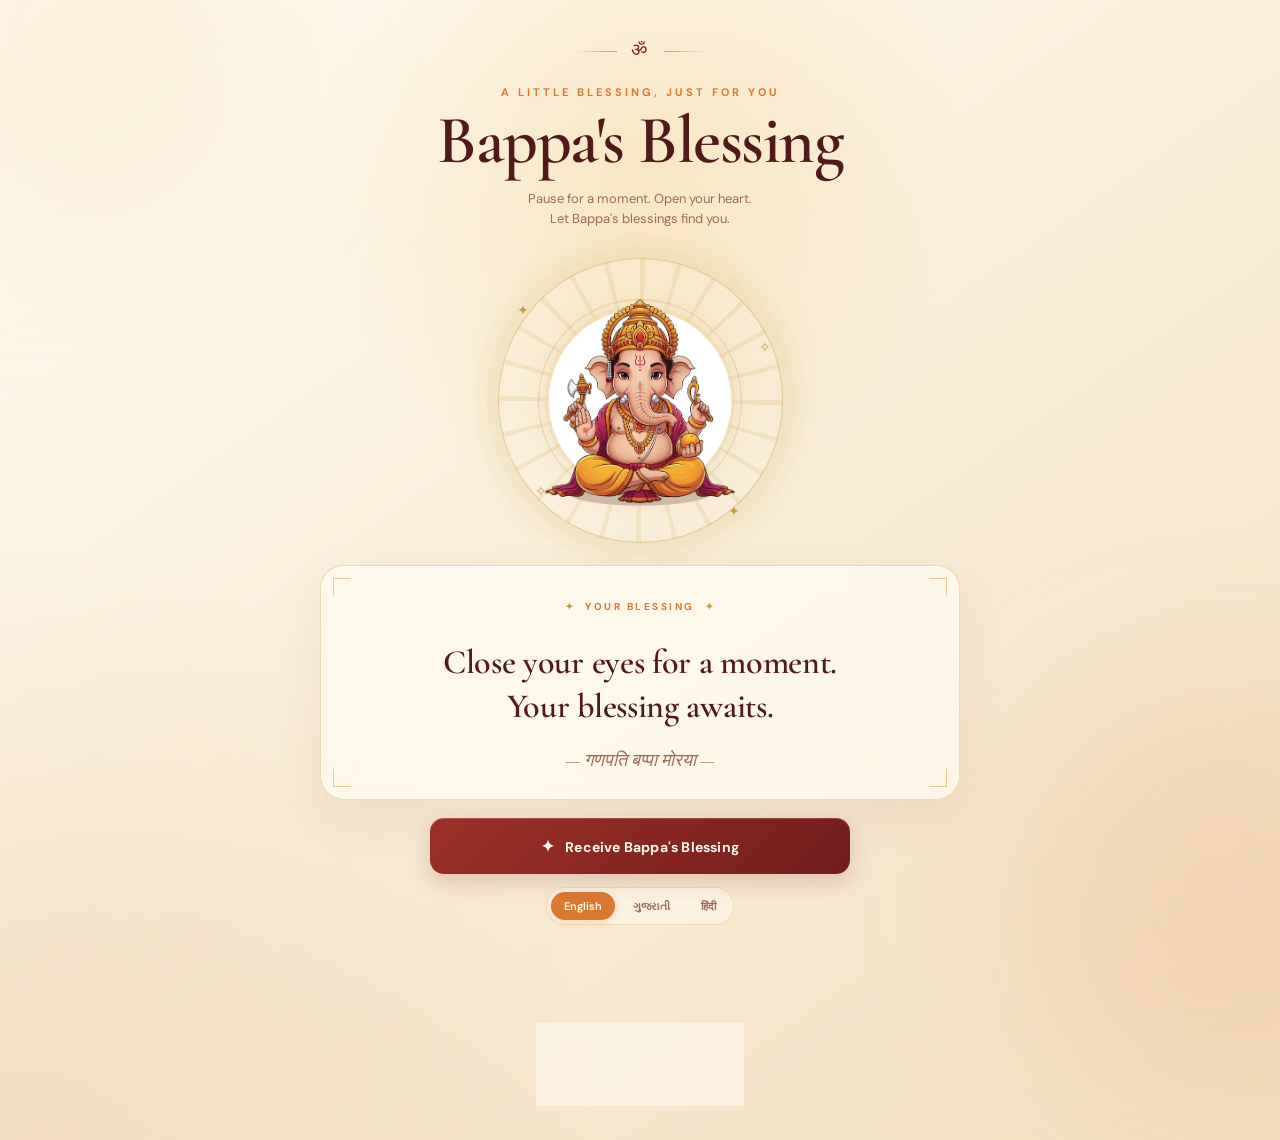
==== index.html @ 857eaa7f "first commit" ====
<!DOCTYPE html>
<html lang="en">
<head>
  <meta charset="UTF-8" />
  <meta name="viewport" content="width=device-width, initial-scale=1.0" />
  <meta name="theme-color" content="#8f271f" />
  <meta name="description" content="Receive a little blessing from Bappa." />

  <title>Bappa's Blessing | गणपति बप्पा मोरया</title>

  <link rel="preconnect" href="https://fonts.googleapis.com">
  <link rel="preconnect" href="https://fonts.gstatic.com" crossorigin>
  <link href="https://fonts.googleapis.com/css2?family=Cormorant+Garamond:wght@500;600;700&family=DM+Sans:wght@400;500;600;700&family=Noto+Sans+Devanagari:wght@400;500;600&family=Noto+Sans+Gujarati:wght@400;500;600&display=swap" rel="stylesheet">

  <link rel="stylesheet" href="style/style.css">
</head>

<body>

  <div class="ambient-glow glow-one"></div>
  <div class="ambient-glow glow-two"></div>
  <div class="particles" id="particles"></div>

  <main class="page">

    <div class="top-ornament">
      <span class="om">ॐ</span>
    </div>

    <header class="header">
      <p class="eyebrow">A Little Blessing, Just For You</p>
      <h1>Bappa's Blessing</h1>
      <p class="subtitle">
        Pause for a moment. Open your heart.<br>
        Let Bappa's blessings find you.
      </p>
    </header>

    <section class="ganpati-stage" aria-label="Decorative Ganpati illustration">
      <div class="mandala"></div>
      <div class="mandala-center"></div>

      <span class="stage-spark spark-one">✦</span>
      <span class="stage-spark spark-two">✧</span>
      <span class="stage-spark spark-three">✧</span>
      <span class="stage-spark spark-four">✦</span>

      <div class="ganpati">
        <img class="ganpati-img" src="style/images/bappa-img.png" alt="Ganpati Bappa" />
      </div>
    </section>

    <section class="blessing-card" aria-live="polite">
      <span class="card-corner corner-tl"></span>
      <span class="card-corner corner-tr"></span>
      <span class="card-corner corner-bl"></span>
      <span class="card-corner corner-br"></span>

      <div class="card-label">Your Blessing</div>

      <div class="blessing-text" id="blessingText">
        Close your eyes for a moment.<br>
        Your blessing awaits.
      </div>

      <div class="blessing-signature" id="blessingSignature">
        — गणपति बप्पा मोरया —
      </div>
    </section>

    <section class="controls">

      <button class="blessing-button" id="blessingButton">
        <span class="button-icon">✦</span>
        <span id="buttonText">Receive Bappa's Blessing</span>
      </button>

      <div class="language-switcher" aria-label="Select language">
        <button class="lang-btn active" data-lang="en">English</button>
        <button class="lang-btn" data-lang="gu">ગુજરાતી</button>
        <button class="lang-btn" data-lang="hi">हिंदी</button>
      </div>

    </section>

    <footer class="footer">
      <div class="footer-mantra">गणपति बप्पा मोरया</div>
      <div class="footer-note">May your days be filled with grace</div>

      <div class="brand">
        <span class="brand-label">Crafted with devotion by</span>
        <img class="brand-logo" src="style/images/logo-dark.png" alt="Pavans Group logo" />
      </div>
    </footer>

  </main>

  <script src="js/script.js"></script>

</body>
</html>
---- style/style.css ----
:root {
  --ivory: #fff9ed;
  --cream: #f8ecd5;
  --saffron: #d97932;
  --maroon: #7e241e;
  --deep-maroon: #511a1a;
  --gold: #c99a42;
  --light-gold: #e8c878;
  --text: #5b2922;
  --muted: #9b6d54;
  --white-glass: rgba(255, 252, 243, 0.72);
  --border-glass: rgba(201, 154, 66, 0.35);
}

* {
  box-sizing: border-box;
}

html {
  scroll-behavior: smooth;
}

body {
  margin: 0;
  min-height: 100svh;
  overflow-x: hidden;
  color: var(--text);
  font-family: "DM Sans", sans-serif;
  background:
    radial-gradient(circle at 50% 15%, rgba(242, 192, 94, 0.22), transparent 28%),
    radial-gradient(circle at 0% 100%, rgba(217, 121, 50, 0.12), transparent 35%),
    linear-gradient(145deg, #fffaf0 0%, #f8ecd5 52%, #f4dfc0 100%);
  position: relative;
}

/* ---------- Ambient background ---------- */

.ambient-glow {
  position: fixed;
  width: 420px;
  height: 420px;
  border-radius: 50%;
  background: rgba(232, 200, 120, 0.14);
  filter: blur(80px);
  pointer-events: none;
  z-index: 0;
}

.glow-one {
  top: -180px;
  left: -150px;
}

.glow-two {
  bottom: -200px;
  right: -150px;
  background: rgba(217, 121, 50, 0.12);
}

.particles {
  position: fixed;
  inset: 0;
  overflow: hidden;
  pointer-events: none;
  z-index: 1;
}

.particle {
  position: absolute;
  width: 4px;
  height: 4px;
  border-radius: 50%;
  background: var(--gold);
  opacity: 0;
  animation: floatParticle linear infinite;
}

@keyframes floatParticle {
  0% {
    transform: translateY(20px) scale(0.5);
    opacity: 0;
  }
  15% {
    opacity: 0.55;
  }
  80% {
    opacity: 0.25;
  }
  100% {
    transform: translateY(-100vh) scale(1);
    opacity: 0;
  }
}

/* ---------- Main layout ---------- */

.page {
  position: relative;
  z-index: 2;
  width: 100%;
  max-width: 680px;
  min-height: 100svh;
  margin: 0 auto;
  padding: 28px 20px 24px;
  display: flex;
  flex-direction: column;
  align-items: center;
}

.top-ornament {
  display: flex;
  align-items: center;
  justify-content: center;
  gap: 14px;
  color: var(--gold);
  font-size: 14px;
  letter-spacing: 3px;
  animation: fadeDown 1s ease both;
}

.top-ornament::before,
.top-ornament::after {
  content: "";
  width: 42px;
  height: 1px;
  background: linear-gradient(
    90deg,
    transparent,
    var(--gold)
  );
}

.top-ornament::after {
  background: linear-gradient(
    90deg,
    var(--gold),
    transparent
  );
}

.om {
  font-family: "Noto Sans Devanagari", sans-serif;
  font-size: 18px;
  color: var(--maroon);
}

.header {
  text-align: center;
  margin-top: 22px;
  animation: fadeUp 0.9s 0.1s ease both;
}

.eyebrow {
  margin: 0 0 10px;
  color: var(--saffron);
  font-size: 11px;
  font-weight: 700;
  letter-spacing: 3px;
  text-transform: uppercase;
}

h1 {
  margin: 0;
  color: var(--deep-maroon);
  font-family: "Cormorant Garamond", serif;
  font-size: clamp(42px, 11vw, 68px);
  font-weight: 600;
  line-height: 0.95;
  letter-spacing: -1.5px;
}

.subtitle {
  margin: 15px auto 0;
  color: var(--muted);
  font-size: 13px;
  line-height: 1.6;
  max-width: 280px;
}

/* ---------- Ganpati visual ---------- */

.ganpati-stage {
  position: relative;
  width: min(72vw, 285px);
  height: min(72vw, 285px);
  margin: 22px auto 8px;
  display: flex;
  align-items: center;
  justify-content: center;
  animation: fadeUp 1s 0.2s ease both;
}

.mandala {
  position: absolute;
  inset: 0;
  border-radius: 50%;
  border: 1px solid rgba(201, 154, 66, 0.4);
  background:
    repeating-conic-gradient(
      from 0deg,
      rgba(201, 154, 66, 0.13) 0deg 2deg,
      transparent 2deg 15deg
    );
  box-shadow:
    0 0 0 12px rgba(201, 154, 66, 0.035),
    0 0 0 24px rgba(201, 154, 66, 0.025),
    0 0 50px rgba(201, 154, 66, 0.16);
  animation: rotateMandala 70s linear infinite;
}

.mandala::before,
.mandala::after {
  content: "";
  position: absolute;
  inset: 14%;
  border: 1px solid rgba(201, 154, 66, 0.32);
  border-radius: 50%;
}

.mandala::after {
  inset: 27%;
  border-style: dashed;
  animation: rotateMandalaReverse 35s linear infinite;
}

.mandala-center {
  position: absolute;
  width: 67%;
  height: 67%;
  border-radius: 50%;
  background:
    radial-gradient(
      circle at 50% 40%,
      rgba(255, 255, 255, 0.9),
      rgba(247, 222, 174, 0.5) 45%,
      rgba(201, 154, 66, 0.1) 75%
    );
  box-shadow:
    inset 0 0 35px rgba(201, 154, 66, 0.12),
    0 0 30px rgba(201, 154, 66, 0.12);
}

/* Ganpati illustration (image) */
.ganpati {
  position: relative;
  z-index: 2;
  width: 68%;
  height: 78%;
  animation: gentleFloat 4s ease-in-out infinite;
}

.ganpati-img {
  width: 100%;
  height: 100%;
  object-fit: cover;
}

.stage-spark {
  position: absolute;
  color: var(--gold);
  font-size: 14px;
  animation: sparkle 2.5s ease-in-out infinite;
}

.spark-one {
  top: 15%;
  left: 7%;
}

.spark-two {
  top: 28%;
  right: 4%;
  animation-delay: 0.8s;
}

.spark-three {
  bottom: 15%;
  left: 13%;
  animation-delay: 1.3s;
}

.spark-four {
  bottom: 8%;
  right: 15%;
  animation-delay: 0.4s;
}

/* ---------- Blessing card ---------- */

.blessing-card {
  position: relative;
  width: 100%;
  margin-top: 14px;
  padding: 28px 22px 24px;
  border: 1px solid var(--border-glass);
  border-radius: 24px;
  background: var(--white-glass);
  box-shadow:
    0 18px 50px rgba(126, 36, 30, 0.07),
    inset 0 1px 0 rgba(255, 255, 255, 0.8);
  backdrop-filter: blur(14px);
  -webkit-backdrop-filter: blur(14px);
  text-align: center;
  animation: fadeUp 1s 0.35s ease both;
}

.card-corner {
  position: absolute;
  width: 18px;
  height: 18px;
  border-color: rgba(201, 154, 66, 0.5);
  border-style: solid;
}

.corner-tl {
  top: 12px;
  left: 12px;
  border-width: 1px 0 0 1px;
}

.corner-tr {
  top: 12px;
  right: 12px;
  border-width: 1px 1px 0 0;
}

.corner-bl {
  bottom: 12px;
  left: 12px;
  border-width: 0 0 1px 1px;
}

.corner-br {
  bottom: 12px;
  right: 12px;
  border-width: 0 1px 1px 0;
}

.card-label {
  display: flex;
  align-items: center;
  justify-content: center;
  gap: 10px;
  color: var(--saffron);
  font-size: 10px;
  font-weight: 700;
  letter-spacing: 2.5px;
  text-transform: uppercase;
}

.card-label::before,
.card-label::after {
  content: "✦";
  color: var(--gold);
  font-size: 10px;
}

.blessing-text {
  min-height: 104px;
  margin: 20px auto 10px;
  display: flex;
  align-items: center;
  justify-content: center;
  color: var(--deep-maroon);
  font-family: "Cormorant Garamond", "Noto Sans Gujarati", serif;
  font-size: clamp(25px, 6.5vw, 34px);
  font-weight: 600;
  line-height: 1.3;
  letter-spacing: -0.3px;
  transition: opacity 0.25s ease, transform 0.25s ease;
}

.blessing-text.gu,
.blessing-text.hi {
  font-family: "Noto Sans Gujarati", "Noto Sans Devanagari", sans-serif;
  font-size: clamp(19px, 5.2vw, 25px);
  line-height: 1.6;
  letter-spacing: 0;
}

.blessing-text.hi {
  font-family: "Noto Sans Devanagari", sans-serif;
}

.blessing-text.is-hidden {
  opacity: 0.5;
  transform: scale(0.97);
}

.blessing-signature {
  margin-top: 12px;
  color: var(--muted);
  font-family: "Cormorant Garamond", serif;
  font-size: 18px;
  font-style: italic;
}

/* ---------- Controls ---------- */

.controls {
  width: 100%;
  margin-top: 18px;
  display: flex;
  flex-direction: column;
  align-items: center;
  gap: 13px;
  animation: fadeUp 1s 0.45s ease both;
}

.blessing-button {
  position: relative;
  width: 100%;
  min-height: 56px;
  border: 0;
  border-radius: 14px;
  padding: 15px 22px;
  overflow: hidden;
  cursor: pointer;
  color: #fffaf0;
  background: linear-gradient(135deg, #9c3026, #711e1c);
  box-shadow:
    0 8px 20px rgba(126, 36, 30, 0.18),
    inset 0 1px 0 rgba(255, 255, 255, 0.16);
  font-family: "DM Sans", sans-serif;
  font-size: 14px;
  font-weight: 700;
  letter-spacing: 0.2px;
  transition: transform 0.2s ease, box-shadow 0.2s ease;
}

.blessing-button::before {
  content: "";
  position: absolute;
  top: 0;
  left: -100%;
  width: 70%;
  height: 100%;
  background: linear-gradient(
    100deg,
    transparent,
    rgba(255, 255, 255, 0.15),
    transparent
  );
  transform: skewX(-20deg);
  transition: left 0.6s ease;
}

.blessing-button:hover::before {
  left: 130%;
}

.blessing-button:hover {
  transform: translateY(-2px);
  box-shadow:
    0 12px 25px rgba(126, 36, 30, 0.23),
    inset 0 1px 0 rgba(255, 255, 255, 0.16);
}

.blessing-button:active {
  transform: scale(0.98);
}

.button-icon {
  margin-right: 8px;
  font-size: 16px;
}

.language-switcher {
  display: flex;
  align-items: center;
  justify-content: center;
  gap: 5px;
  padding: 4px;
  border: 1px solid rgba(201, 154, 66, 0.25);
  border-radius: 50px;
  background: rgba(255, 250, 240, 0.5);
}

.lang-btn {
  border: 0;
  border-radius: 50px;
  padding: 7px 13px;
  color: var(--muted);
  background: transparent;
  cursor: pointer;
  font-family: "DM Sans", sans-serif;
  font-size: 11px;
  font-weight: 600;
  transition: all 0.2s ease;
}

.lang-btn.active {
  color: #fffaf0;
  background: var(--saffron);
  box-shadow: 0 2px 6px rgba(217, 121, 50, 0.2);
}

/* ---------- Footer ---------- */

.footer {
  margin-top: auto;
  padding-top: 32px;
  text-align: center;
  animation: fadeUp 1s 0.6s ease both;
}

.footer-mantra {
  color: var(--maroon);
  font-family: "Noto Sans Devanagari", sans-serif;
  font-size: 14px;
  font-weight: 500;
  letter-spacing: 0.5px;
}

.footer-note {
  margin-top: 8px;
  color: rgb(153, 72, 28);
  font-size: 10px;
  letter-spacing: 1px;
  text-transform: uppercase;
}

.brand {
  display: inline-flex;
  flex-direction: column;
  align-items: center;
  gap: 8px;
  margin-top: 26px;
  padding: 12px 20px;
  border: 1px solid var(--border-glass);
  border-radius: 16px;
  background: rgba(255, 250, 240, 0.55);
  backdrop-filter: blur(6px);
  -webkit-backdrop-filter: blur(6px);
}

.brand-label {
  color: var(--maroon);
  font-size: 9px;
  font-weight: 600;
  letter-spacing: 1.5px;
  text-transform: uppercase;
}

.brand-logo {
  height: 36px;
  width: 100%;
  opacity: 0.9;
}

/* ---------- Animations ---------- */

@keyframes fadeUp {
  from {
    opacity: 0;
    transform: translateY(18px);
  }
  to {
    opacity: 1;
    transform: translateY(0);
  }
}

@keyframes fadeDown {
  from {
    opacity: 0;
    transform: translateY(-10px);
  }
  to {
    opacity: 1;
    transform: translateY(0);
  }
}

@keyframes rotateMandala {
  from {
    transform: rotate(0deg);
  }
  to {
    transform: rotate(360deg);
  }
}

@keyframes rotateMandalaReverse {
  from {
    transform: rotate(0deg);
  }
  to {
    transform: rotate(-360deg);
  }
}

@keyframes gentleFloat {
  0%, 100% {
    transform: translateY(0);
  }
  50% {
    transform: translateY(-5px);
  }
}

@keyframes sparkle {
  0%, 100% {
    opacity: 0.25;
    transform: scale(0.8) rotate(0deg);
  }
  50% {
    opacity: 1;
    transform: scale(1.15) rotate(20deg);
  }
}

@keyframes blessingReveal {
  0% {
    opacity: 0;
    transform: translateY(10px) scale(0.96);
  }
  100% {
    opacity: 1;
    transform: translateY(0) scale(1);
  }
}

.blessing-reveal {
  animation: blessingReveal 0.6s ease both;
}

/* ---------- Responsive ---------- */

@media (min-width: 600px) {
  .page {
    padding-top: 40px;
    padding-bottom: 35px;
  }

  .ganpati-stage {
    margin-top: 28px;
  }

  .blessing-card {
    padding: 34px 40px 28px;
  }

  .controls {
    max-width: 420px;
  }
}

@media (prefers-reduced-motion: reduce) {
  *,
  *::before,
  *::after {
    animation-duration: 0.01ms !important;
    animation-iteration-count: 1 !important;
    scroll-behavior: auto !important;
  }
}
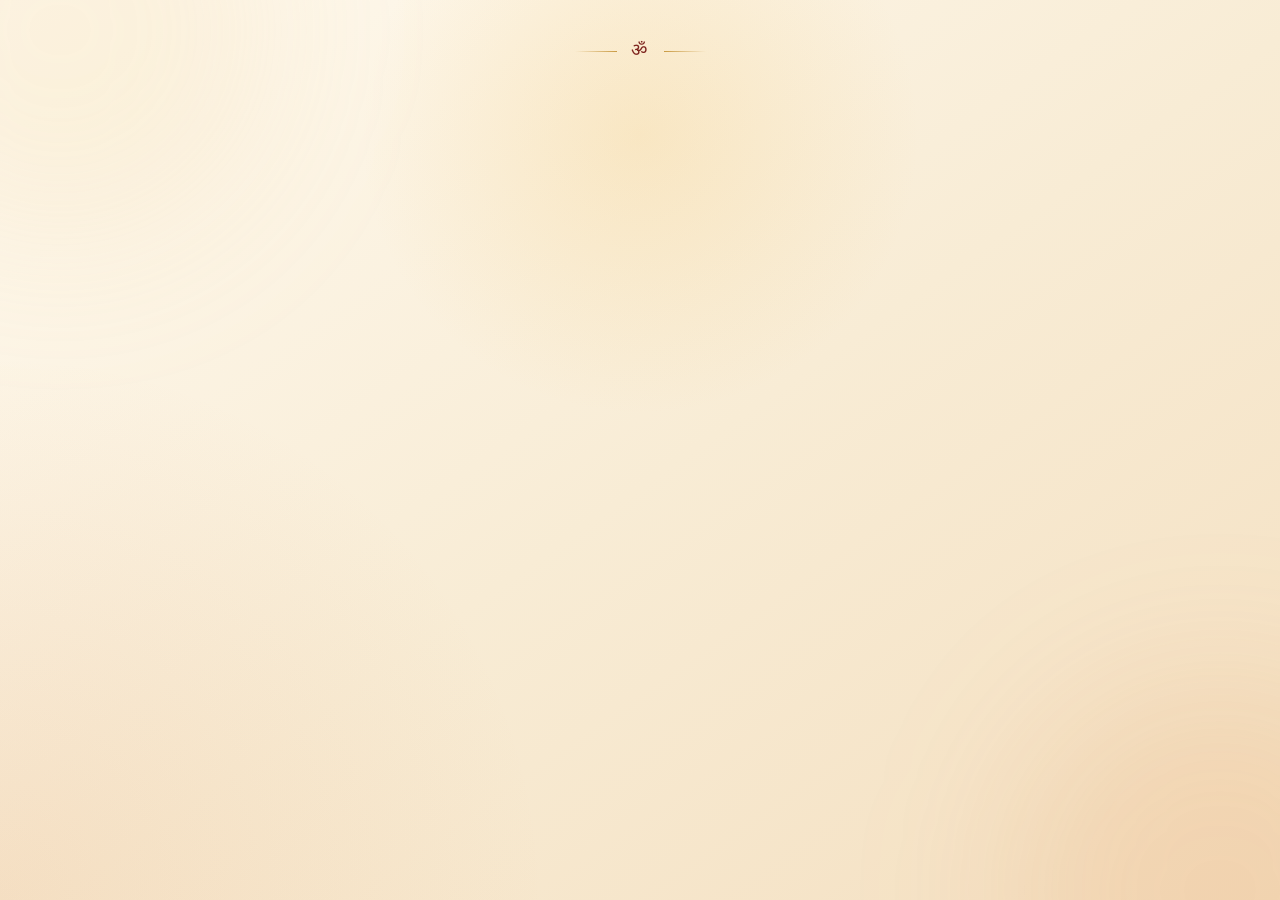
==== commit a25208fe: "delete" ====
--- a/index.html
+++ b/index.html
@@ -36,7 +36,7 @@
       </p>
     </header>
 
-    <section class="ganpati-stage" aria-label="Decorative Ganpati illustration">
+    <!-- <section class="ganpati-stage" aria-label="Decorative Ganpati illustration">
       <div class="mandala"></div>
       <div class="mandala-center"></div>
 
@@ -48,7 +48,7 @@
       <div class="ganpati">
         <img class="ganpati-img" src="style/images/bappa-img.png" alt="Ganpati Bappa" />
       </div>
-    </section>
+    </section> -->
 
     <section class="blessing-card" aria-live="polite">
       <span class="card-corner corner-tl"></span>
--- a/style/style.css
+++ b/style/style.css
@@ -310,6 +310,7 @@
   height: 18px;
   border-color: rgba(201, 154, 66, 0.5);
   border-style: solid;
+  border-color: var(--saffron);
 }
 
 .corner-tl {
@@ -484,7 +485,7 @@
   background: transparent;
   cursor: pointer;
   font-family: "DM Sans", sans-serif;
-  font-size: 11px;
+  font-size: 13px;
   font-weight: 600;
   transition: all 0.2s ease;
 }
@@ -655,3 +656,16 @@
     scroll-behavior: auto !important;
   }
 }
+
+
+@media (min-width: 480px) {
+  .blessing-button {
+    min-height: 41px;
+    padding: 12px 22px;
+    font-size: 13px;
+  }
+}
+
+.header, .blessing-card, .controls, .footer{
+display:none;
+}
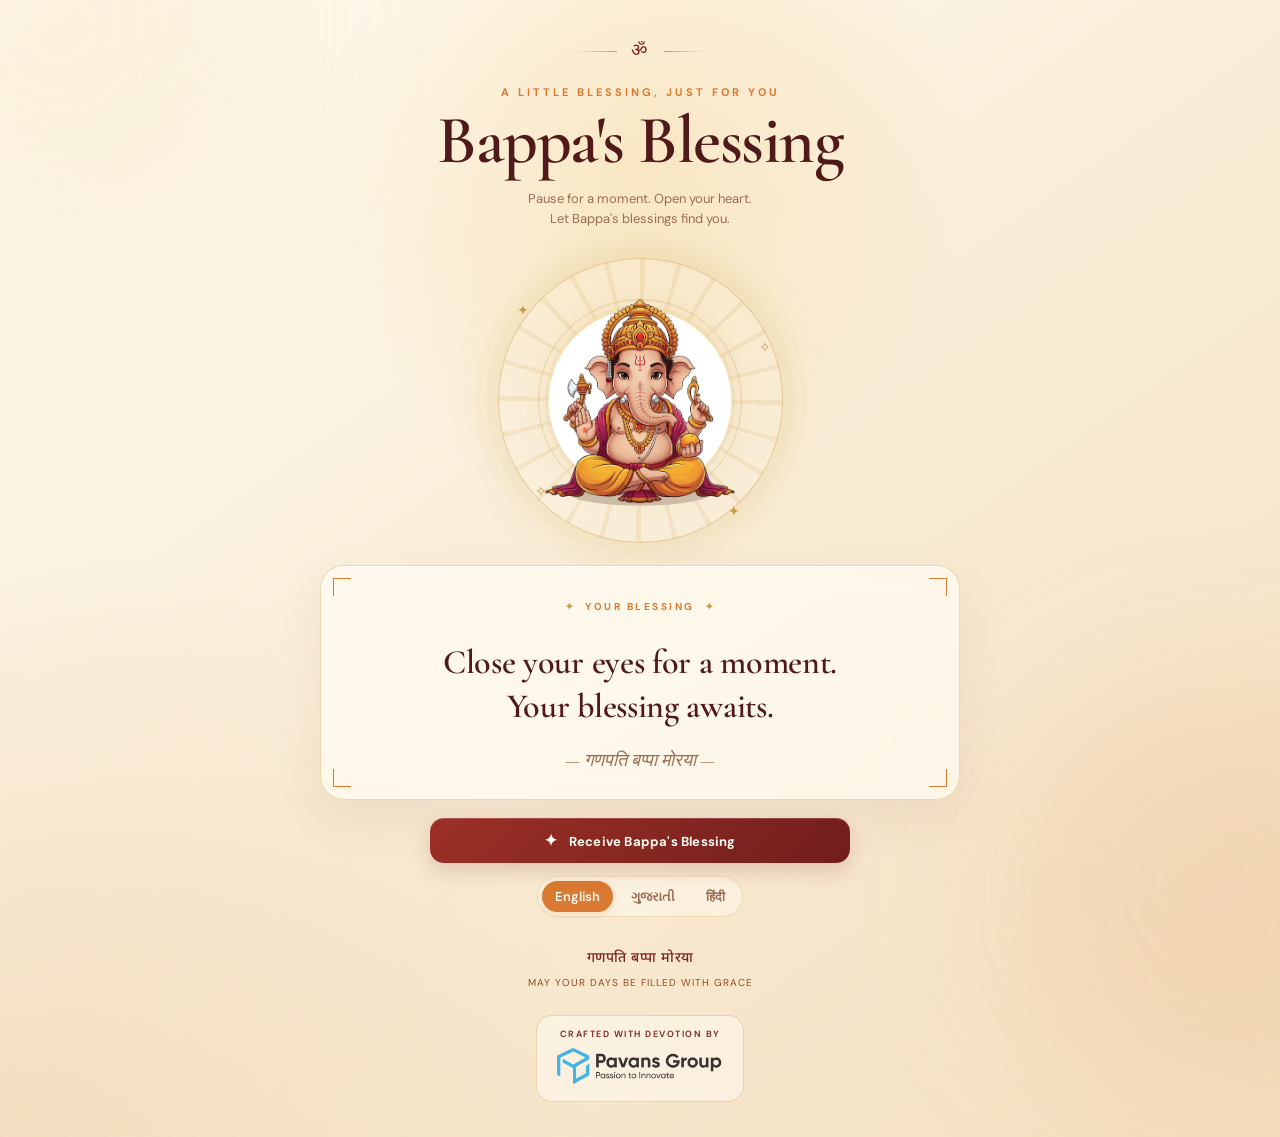
==== commit 3c2bba73: "fixed" ====
--- a/index.html
+++ b/index.html
@@ -36,7 +36,7 @@
       </p>
     </header>
 
-    <!-- <section class="ganpati-stage" aria-label="Decorative Ganpati illustration">
+    <section class="ganpati-stage" aria-label="Decorative Ganpati illustration">
       <div class="mandala"></div>
       <div class="mandala-center"></div>
 
@@ -48,7 +48,7 @@
       <div class="ganpati">
         <img class="ganpati-img" src="style/images/bappa-img.png" alt="Ganpati Bappa" />
       </div>
-    </section> -->
+    </section>
 
     <section class="blessing-card" aria-live="polite">
       <span class="card-corner corner-tl"></span>
@@ -89,7 +89,9 @@
 
       <div class="brand">
         <span class="brand-label">Crafted with devotion by</span>
-        <img class="brand-logo" src="style/images/logo-dark.png" alt="Pavans Group logo" />
+        <a href="https://pavansgroup.com/" target="_blank" rel="noopener noreferrer">
+          <img class="brand-logo" src="style/images/logo-dark.png" alt="Pavans Group logo" />
+        </a>
       </div>
     </footer>
 
--- a/style/style.css
+++ b/style/style.css
@@ -666,6 +666,6 @@
   }
 }
 
-.header, .blessing-card, .controls, .footer{
+/* .header, .blessing-card, .controls{
 display:none;
-}+} */
